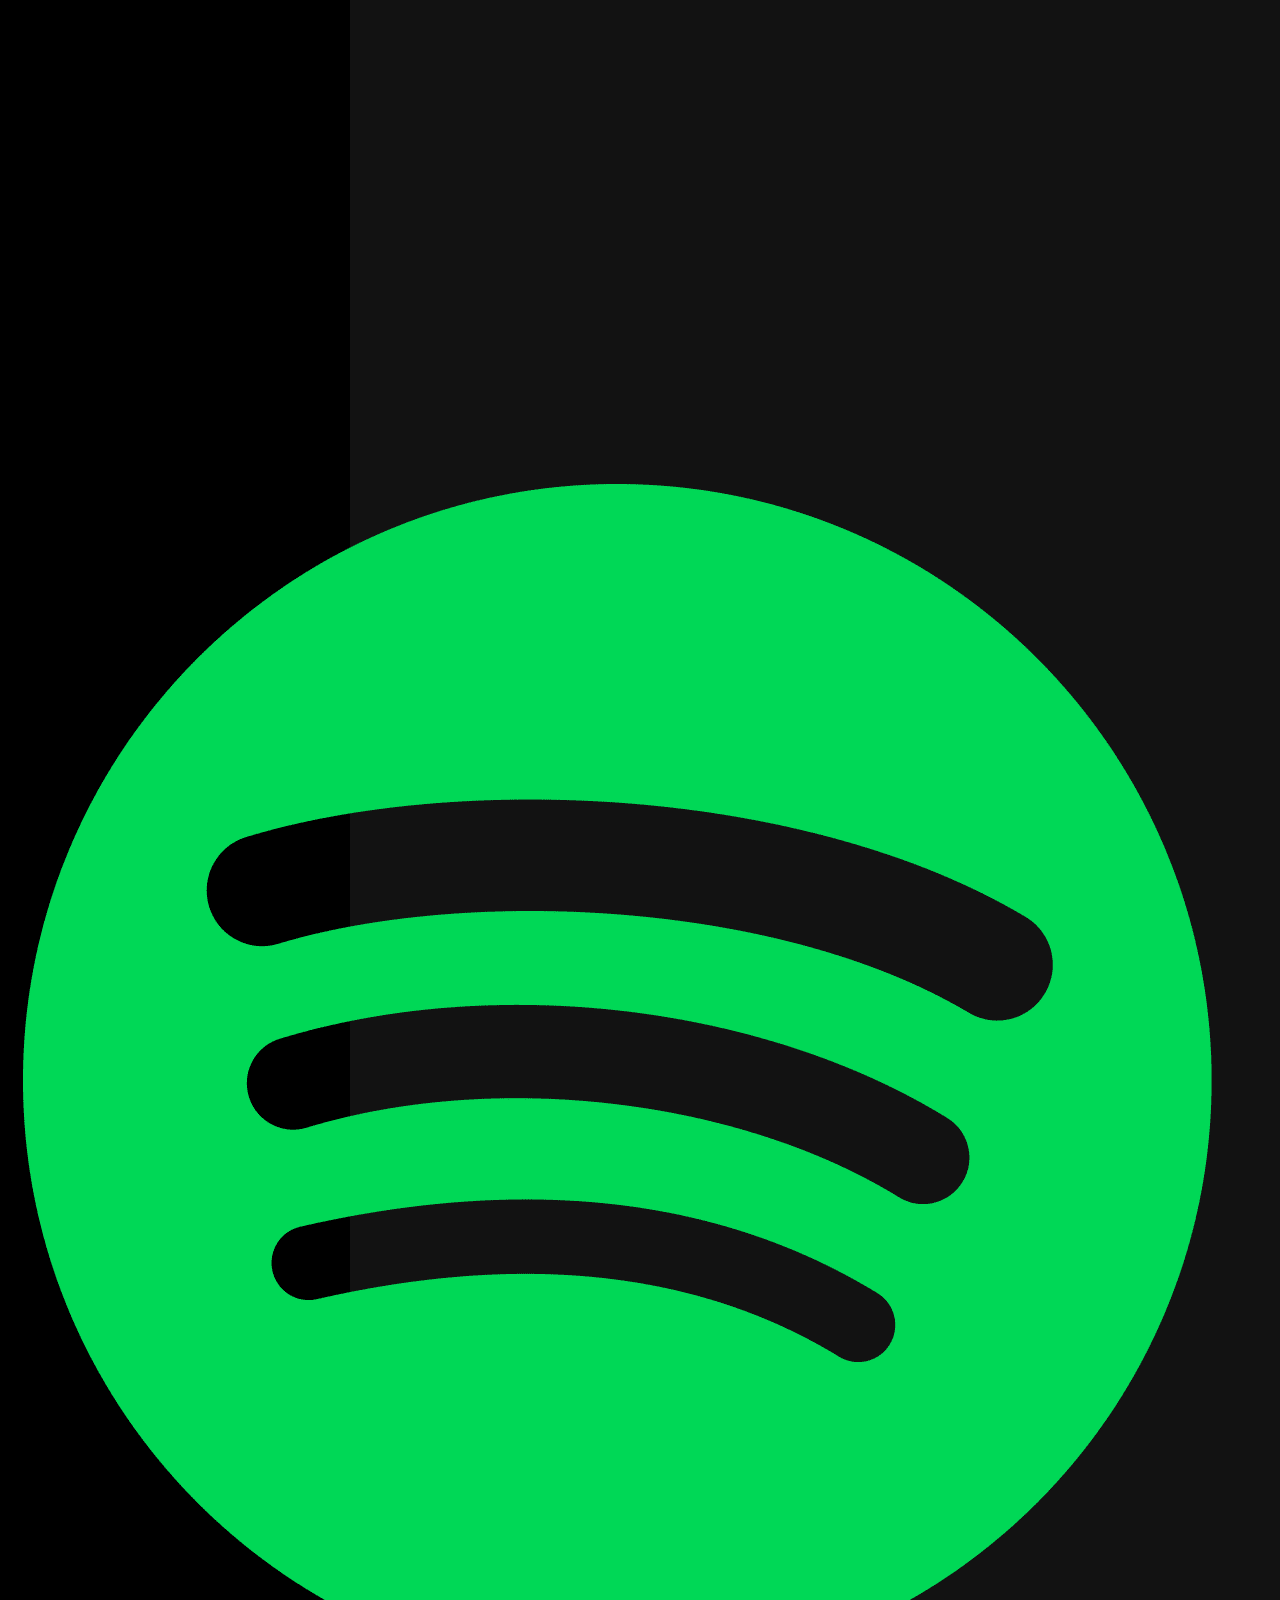
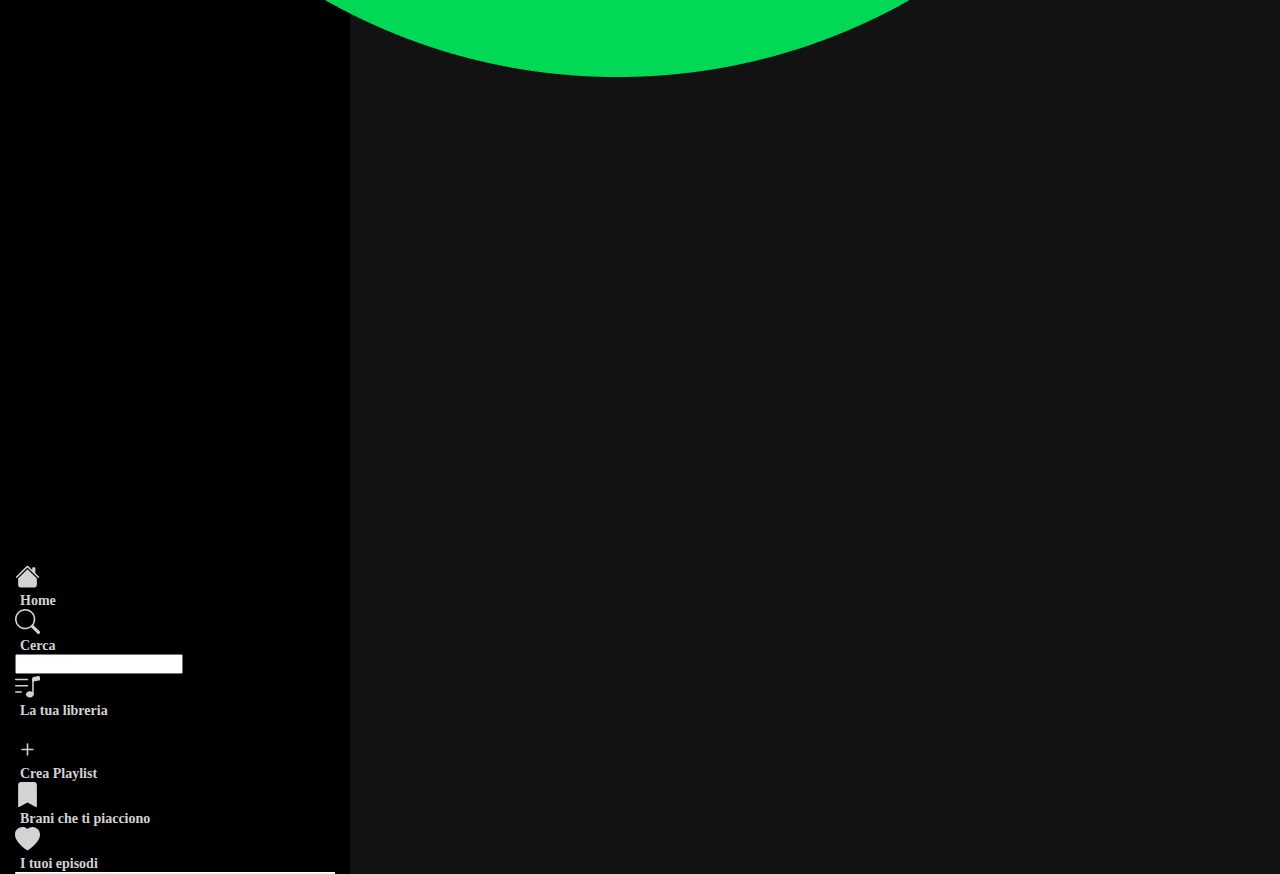
==== album.html @ 84929e22 "up js + css" ====
<!DOCTYPE html>
<html lang="en">

<head>
    <meta charset="utf-8" />
    <meta name="viewport" content="width=device-width, initial-scale=1" />
    <title>Build-Week 3</title>
    <link rel="preload" href="assets/font/Gotham-Black.otf" as="font" type="font/woff" crossorigin />
    <link href="https://cdn.jsdelivr.net/npm/bootstrap@5.3.2/dist/css/bootstrap.min.css" rel="stylesheet"
        integrity="sha384-T3c6CoIi6uLrA9TneNEoa7RxnatzjcDSCmG1MXxSR1GAsXEV/Dwwykc2MPK8M2HN" crossorigin="anonymous" />
    <script src="https://cdn.jsdelivr.net/npm/bootstrap@5.3.2/dist/js/bootstrap.bundle.min.js"
        integrity="sha384-C6RzsynM9kWDrMNeT87bh95OGNyZPhcTNXj1NW7RuBCsyN/o0jlpcV8Qyq46cDfL" crossorigin="anonymous"
        defer></script>
    <script src="./album.js" type="module"></script>
    <link rel="stylesheet" href="./artist.css" />
</head>

<body class="d-flex">
    <div id="sideBar_sx" class="d-inline-block">
        <img class="w-25" src="./assets/Spotify-logo.png" alt="" />
        <div id="icons" class="d-flex flex-column">
            <div class="d-flex flex-column gap-3 pt-3">
                <div class="d-flex align-items-center gap-2 svgContainer">
                    <svg xmlns="http://www.w3.org/2000/svg" width="25" height="25" fill="currentColor"
                        class="bi bi-house-fill" viewBox="0 0 16 16">
                        <path
                            d="M8.707 1.5a1 1 0 0 0-1.414 0L.646 8.146a.5.5 0 0 0 .708.708L8 2.207l6.646 6.647a.5.5 0 0 0 .708-.708L13 5.793V2.5a.5.5 0 0 0-.5-.5h-1a.5.5 0 0 0-.5.5v1.293z" />
                        <path d="m8 3.293 6 6V13.5a1.5 1.5 0 0 1-1.5 1.5h-9A1.5 1.5 0 0 1 2 13.5V9.293z" />
                    </svg>
                    <h5>Home</h5>
                </div>
                <div class="d-flex align-items-center gap-2 svgContainer">
                    <svg xmlns="http://www.w3.org/2000/svg" width="25" height="25" fill="currentColor"
                        class="bi bi-search" viewBox="0 0 16 16">
                        <path
                            d="M11.742 10.344a6.5 6.5 0 1 0-1.397 1.398h-.001q.044.06.098.115l3.85 3.85a1 1 0 0 0 1.415-1.414l-3.85-3.85a1 1 0 0 0-.115-.1zM12 6.5a5.5 5.5 0 1 1-11 0 5.5 5.5 0 0 1 11 0" />
                    </svg>
                    <h5 id="search">Cerca</h5>
                    <input id="input" type="text" class="d-none">
                </div>
                <div class="d-flex align-items-center gap-2 svgContainer">
                    <svg xmlns="http://www.w3.org/2000/svg" width="25" height="25" fill="currentColor"
                        class="bi bi-music-note-list" viewBox="0 0 16 16">
                        <path d="M12 13c0 1.105-1.12 2-2.5 2S7 14.105 7 13s1.12-2 2.5-2 2.5.895 2.5 2" />
                        <path fill-rule="evenodd" d="M12 3v10h-1V3z" />
                        <path d="M11 2.82a1 1 0 0 1 .804-.98l3-.6A1 1 0 0 1 16 2.22V4l-5 1z" />
                        <path fill-rule="evenodd"
                            d="M0 11.5a.5.5 0 0 1 .5-.5H4a.5.5 0 0 1 0 1H.5a.5.5 0 0 1-.5-.5m0-4A.5.5 0 0 1 .5 7H8a.5.5 0 0 1 0 1H.5a.5.5 0 0 1-.5-.5m0-4A.5.5 0 0 1 .5 3H8a.5.5 0 0 1 0 1H.5a.5.5 0 0 1-.5-.5" />
                    </svg>
                    <h5>La tua libreria</h5>
                </div>
            </div>
            <br />
            <div class="d-flex flex-column gap-3">
                <div class="d-flex align-items-center gap-2 svgContainer">
                    <svg xmlns="http://www.w3.org/2000/svg" width="25" height="25" fill="currentColor"
                        class="bi bi-plus" viewBox="0 0 16 16">
                        <path
                            d="M8 4a.5.5 0 0 1 .5.5v3h3a.5.5 0 0 1 0 1h-3v3a.5.5 0 0 1-1 0v-3h-3a.5.5 0 0 1 0-1h3v-3A.5.5 0 0 1 8 4" />
                    </svg>
                    <h5>Crea Playlist</h5>
                </div>
                <div class="d-flex align-items-center gap-2 svgContainer">
                    <svg xmlns="http://www.w3.org/2000/svg" width="25" height="25" fill="currentColor"
                        class="bi bi-bookmark-fill" viewBox="0 0 16 16">
                        <path
                            d="M2 2v13.5a.5.5 0 0 0 .74.439L8 13.069l5.26 2.87A.5.5 0 0 0 14 15.5V2a2 2 0 0 0-2-2H4a2 2 0 0 0-2 2" />
                    </svg>
                    <h5>Brani che ti piacciono</h5>
                </div>
                <div class="d-flex align-items-center gap-2 svgContainer">
                    <svg xmlns="http://www.w3.org/2000/svg" width="25" height="25" fill="currentColor"
                        class="bi bi-heart-fill" viewBox="0 0 16 16">
                        <path fill-rule="evenodd"
                            d="M8 1.314C12.438-3.248 23.534 4.735 8 15-7.534 4.736 3.562-3.248 8 1.314" />
                    </svg>
                    <h5>I tuoi episodi</h5>
                </div>
            </div>
            <hr />
        </div>
        <div id="playlists"></div>
    </div>

    <main id="main" class="container">
    </main>
</body>

</html>
---- artist.css ----
* {
  padding: 0;
  margin: 0;
  object-fit: cover;
  font-family: "Gotham";
}

body {
  background-color: #121212;
}

#sideBar_sx {
  width: 25%;
  background-color: black;
  color: lightgray;
  padding-inline: 15px;
}

#sideBar_sx svg {
  padding: 0 !important;
  opacity: 50;
}

#sideBar_sx h5 {
  margin: 0;
  margin-left: 5px;
  font-size: 14px;
}

.svgContainer:hover {
  cursor: pointer;
  color: white;
  opacity: 100;
}

hr {
  border-top: 1px solid white;
  opacity: 100;
}

#main {
  width: 75%;
  height: 100%;
}

.btn-success {
  background-color: #20df64;
}

/* main */

.rettangolo {
  width: 100%;
  height: 250px;
  background-color: black;
  color: white;
}

.rettangolo img {
  width: 200px;
  margin: 25px;
}

.rettangolo button {
  font-weight: 500;
  width: 80px;
  border-radius: 25px;
  margin-right: 5px;
}

.btn-dark {
  border: 1px solid white;
}

.card {
  border-radius: 20px;
  background-color: #181818;
  color: lightgray;
  padding: 0;
}

.card:hover {
  background-color: #282828;
  cursor: pointer;
}

.album-img {
  width: 100%;
  padding: 15px;
  border-radius: 25px;
}
.artistImg {
  height: 500px;
}

#gradient {
  background: rgb(35, 35, 35) !important;
  background: linear-gradient(
    0deg,
    rgba(35, 35, 35, 1) 0%,
    rgba(66, 66, 66, 0) 100%
  );
}

.artistImg img {
  object-fit: cover;
  height: 100%;
  width: 100%;
}
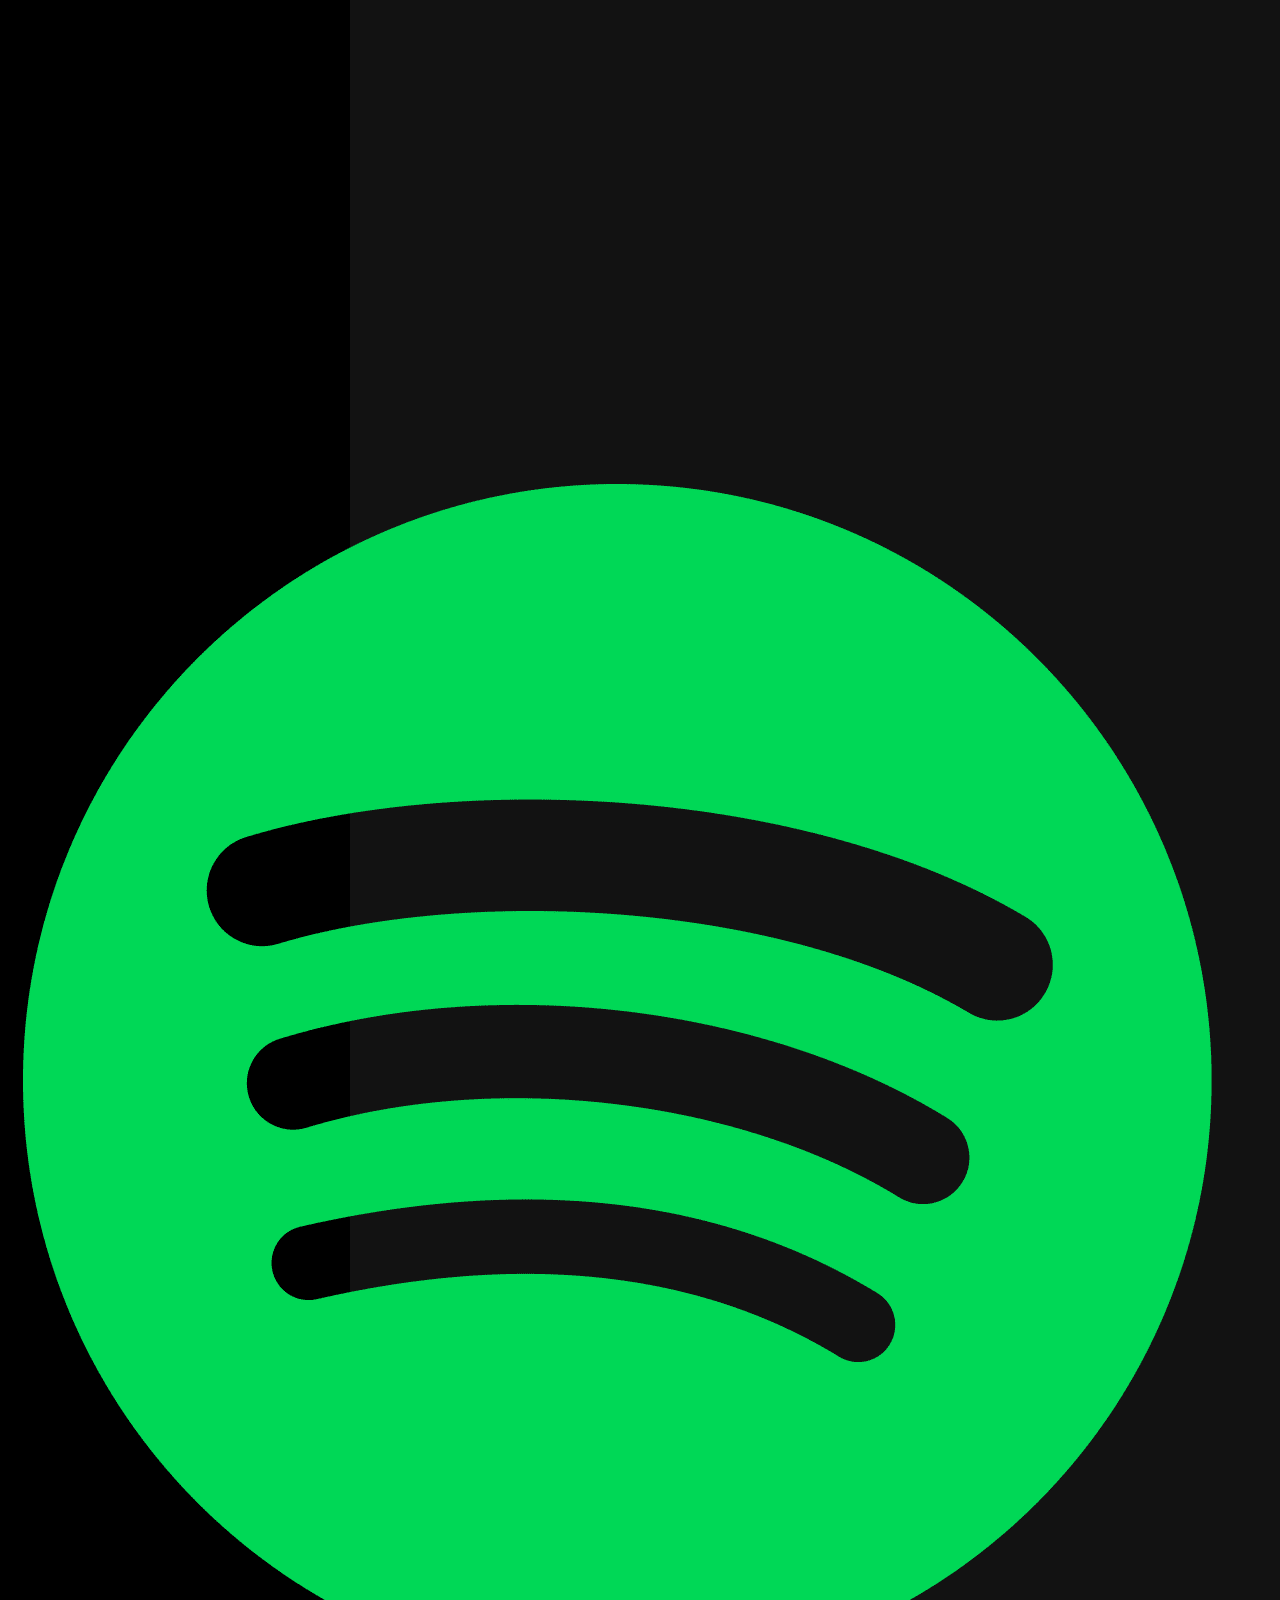
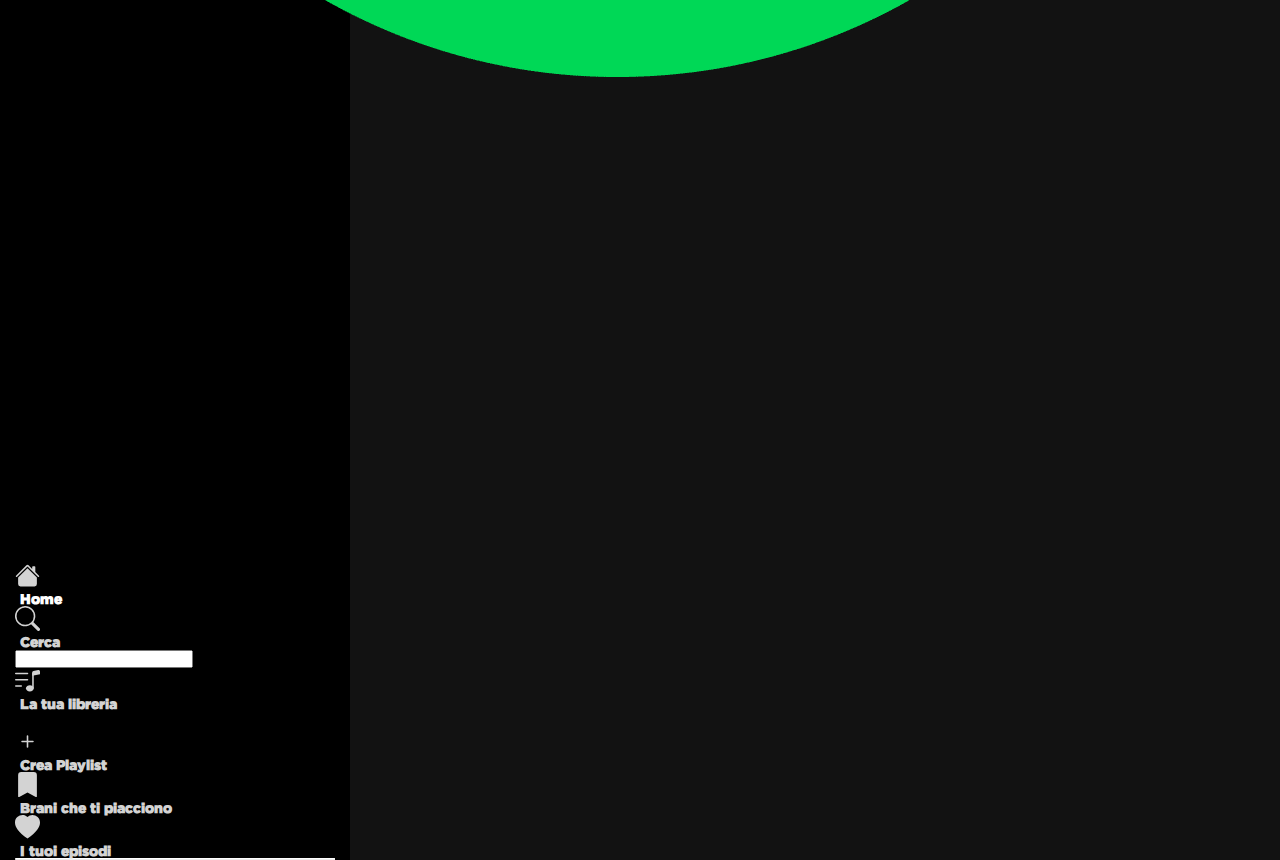
==== commit c2bbd822: "update" ====
--- a/album.html
+++ b/album.html
@@ -16,7 +16,7 @@
 </head>
 
 <body class="d-flex">
-    <div id="sideBar_sx" class="d-inline-block">
+    <div id="sideBar_sx" class="d-inline-block d-lg-block d-none">
         <img class="w-25" src="./assets/Spotify-logo.png" alt="" />
         <div id="icons" class="d-flex flex-column">
             <div class="d-flex flex-column gap-3 pt-3">
@@ -27,7 +27,7 @@
                             d="M8.707 1.5a1 1 0 0 0-1.414 0L.646 8.146a.5.5 0 0 0 .708.708L8 2.207l6.646 6.647a.5.5 0 0 0 .708-.708L13 5.793V2.5a.5.5 0 0 0-.5-.5h-1a.5.5 0 0 0-.5.5v1.293z" />
                         <path d="m8 3.293 6 6V13.5a1.5 1.5 0 0 1-1.5 1.5h-9A1.5 1.5 0 0 1 2 13.5V9.293z" />
                     </svg>
-                    <h5>Home</h5>
+                    <a href="./index.html"><h5>Home</h5></a>
                 </div>
                 <div class="d-flex align-items-center gap-2 svgContainer">
                     <svg xmlns="http://www.w3.org/2000/svg" width="25" height="25" fill="currentColor"
@@ -82,7 +82,7 @@
         <div id="playlists"></div>
     </div>
 
-    <main id="main" class="container">
+    <main id="main" class="container col-md-12">
     </main>
 </body>
 
--- a/artist.css
+++ b/artist.css
@@ -1,8 +1,12 @@
+@font-face {
+  font-family: Gotham;
+  src: url('./assets/font/Gotham-Black.otf')  format('opentype');
+}
 * {
   padding: 0;
   margin: 0;
   object-fit: cover;
-  font-family: "Gotham";
+  font-family: Gotham;
 }
 
 body {
@@ -25,6 +29,11 @@
   margin: 0;
   margin-left: 5px;
   font-size: 14px;
+}
+
+.svgContainer a {
+  text-decoration: none;
+  color: #fff;
 }
 
 .svgContainer:hover {
@@ -107,3 +116,7 @@
   height: 100%;
   width: 100%;
 }
+
+.table-dark {
+  --bs-table-bg: #121212;
+}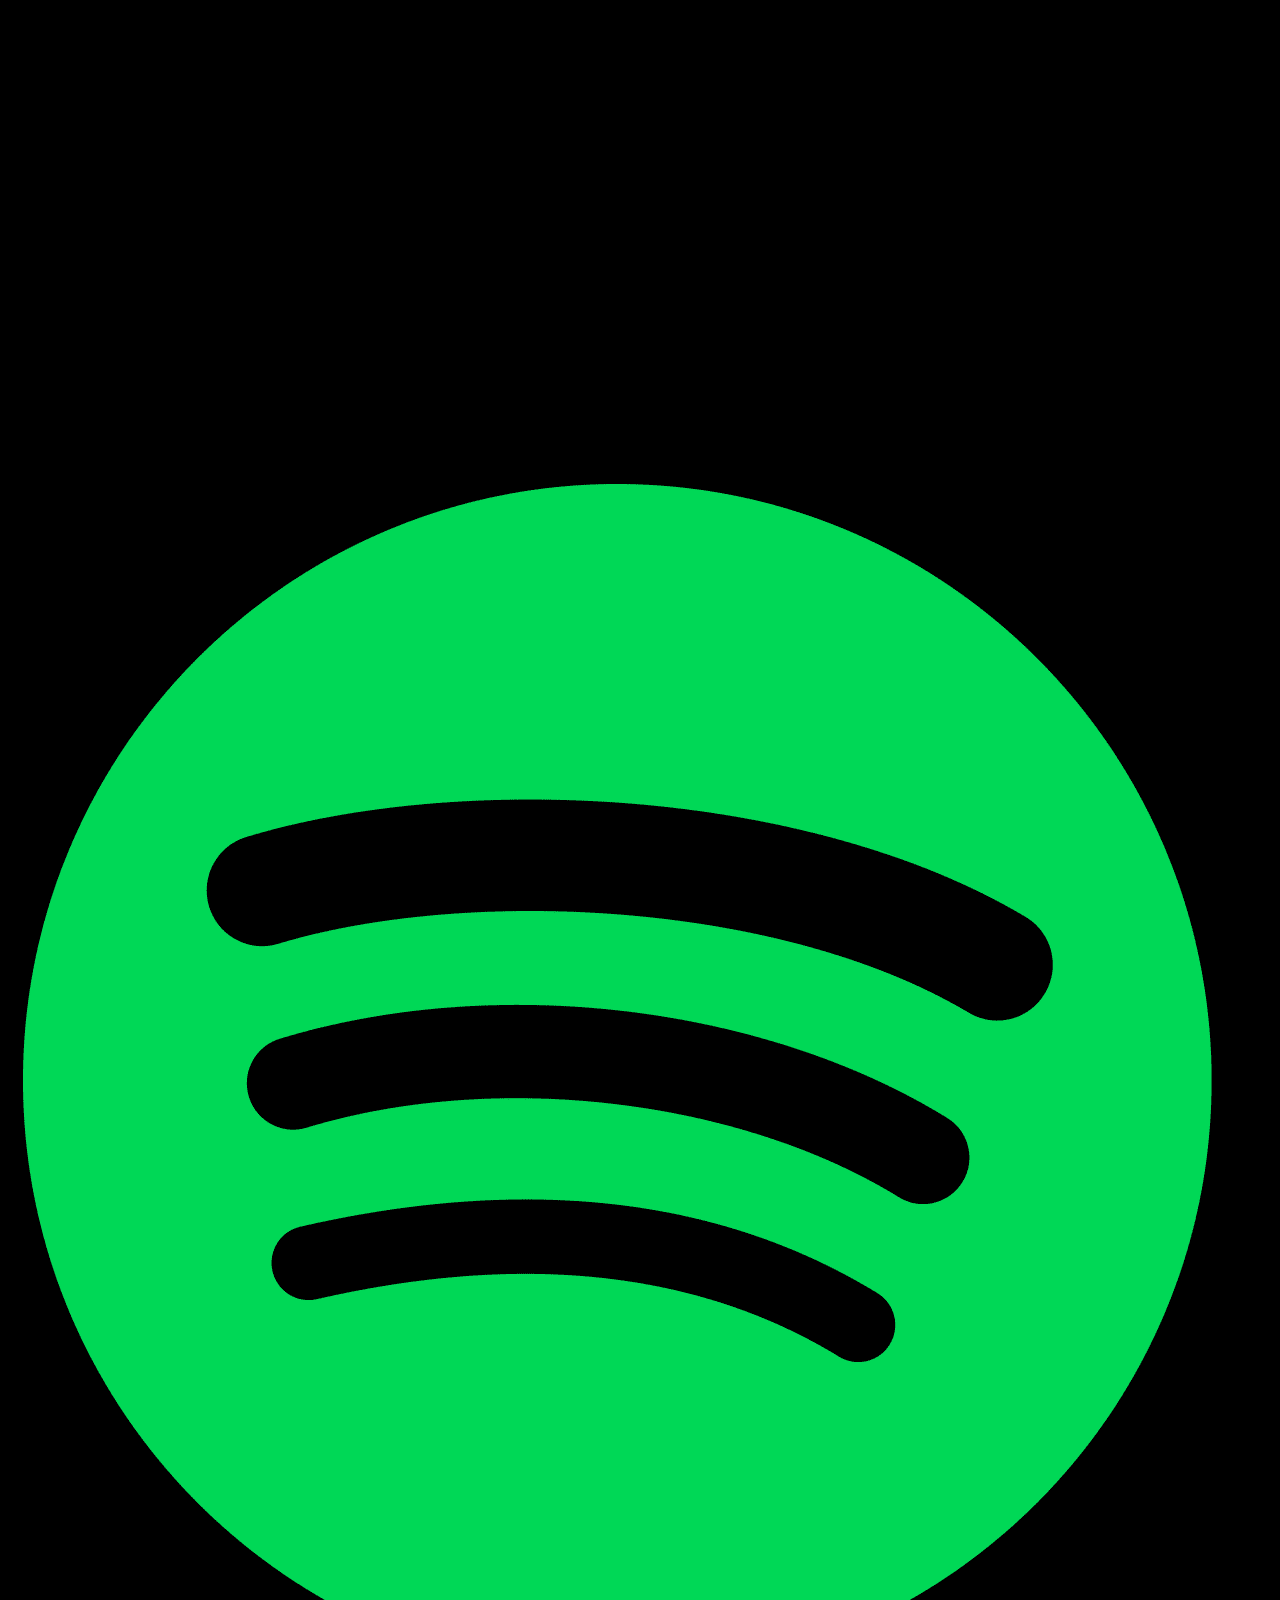
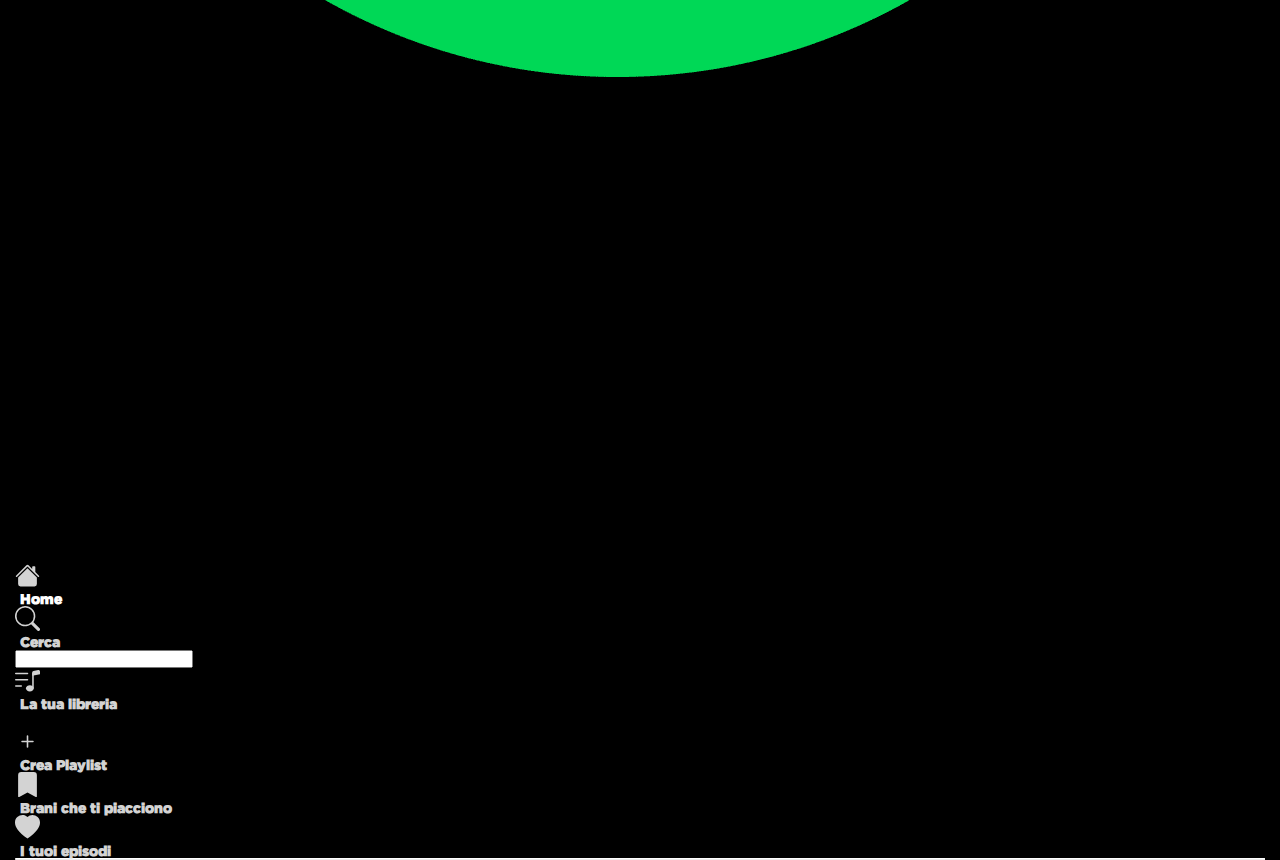
==== commit 09b393d8: "update addedId" ====
--- a/album.html
+++ b/album.html
@@ -1,89 +1,149 @@
 <!DOCTYPE html>
 <html lang="en">
-
-<head>
+  <head>
     <meta charset="utf-8" />
     <meta name="viewport" content="width=device-width, initial-scale=1" />
     <title>Build-Week 3</title>
-    <link rel="preload" href="assets/font/Gotham-Black.otf" as="font" type="font/woff" crossorigin />
-    <link href="https://cdn.jsdelivr.net/npm/bootstrap@5.3.2/dist/css/bootstrap.min.css" rel="stylesheet"
-        integrity="sha384-T3c6CoIi6uLrA9TneNEoa7RxnatzjcDSCmG1MXxSR1GAsXEV/Dwwykc2MPK8M2HN" crossorigin="anonymous" />
-    <script src="https://cdn.jsdelivr.net/npm/bootstrap@5.3.2/dist/js/bootstrap.bundle.min.js"
-        integrity="sha384-C6RzsynM9kWDrMNeT87bh95OGNyZPhcTNXj1NW7RuBCsyN/o0jlpcV8Qyq46cDfL" crossorigin="anonymous"
-        defer></script>
+    <link
+      rel="preload"
+      href="assets/font/Gotham-Black.otf"
+      as="font"
+      type="font/woff"
+      crossorigin
+    />
+    <link
+      href="https://cdn.jsdelivr.net/npm/bootstrap@5.3.2/dist/css/bootstrap.min.css"
+      rel="stylesheet"
+      integrity="sha384-T3c6CoIi6uLrA9TneNEoa7RxnatzjcDSCmG1MXxSR1GAsXEV/Dwwykc2MPK8M2HN"
+      crossorigin="anonymous"
+    />
+    <script
+      src="https://cdn.jsdelivr.net/npm/bootstrap@5.3.2/dist/js/bootstrap.bundle.min.js"
+      integrity="sha384-C6RzsynM9kWDrMNeT87bh95OGNyZPhcTNXj1NW7RuBCsyN/o0jlpcV8Qyq46cDfL"
+      crossorigin="anonymous"
+      defer
+    ></script>
     <script src="./album.js" type="module"></script>
     <link rel="stylesheet" href="./artist.css" />
-</head>
+  </head>
 
-<body class="d-flex">
-    <div id="sideBar_sx" class="d-inline-block d-lg-block d-none">
-        <img class="w-25" src="./assets/Spotify-logo.png" alt="" />
-        <div id="icons" class="d-flex flex-column">
-            <div class="d-flex flex-column gap-3 pt-3">
-                <div class="d-flex align-items-center gap-2 svgContainer">
-                    <svg xmlns="http://www.w3.org/2000/svg" width="25" height="25" fill="currentColor"
-                        class="bi bi-house-fill" viewBox="0 0 16 16">
-                        <path
-                            d="M8.707 1.5a1 1 0 0 0-1.414 0L.646 8.146a.5.5 0 0 0 .708.708L8 2.207l6.646 6.647a.5.5 0 0 0 .708-.708L13 5.793V2.5a.5.5 0 0 0-.5-.5h-1a.5.5 0 0 0-.5.5v1.293z" />
-                        <path d="m8 3.293 6 6V13.5a1.5 1.5 0 0 1-1.5 1.5h-9A1.5 1.5 0 0 1 2 13.5V9.293z" />
-                    </svg>
-                    <a href="./index.html"><h5>Home</h5></a>
-                </div>
-                <div class="d-flex align-items-center gap-2 svgContainer">
-                    <svg xmlns="http://www.w3.org/2000/svg" width="25" height="25" fill="currentColor"
-                        class="bi bi-search" viewBox="0 0 16 16">
-                        <path
-                            d="M11.742 10.344a6.5 6.5 0 1 0-1.397 1.398h-.001q.044.06.098.115l3.85 3.85a1 1 0 0 0 1.415-1.414l-3.85-3.85a1 1 0 0 0-.115-.1zM12 6.5a5.5 5.5 0 1 1-11 0 5.5 5.5 0 0 1 11 0" />
-                    </svg>
-                    <h5 id="search">Cerca</h5>
-                    <input id="input" type="text" class="d-none">
-                </div>
-                <div class="d-flex align-items-center gap-2 svgContainer">
-                    <svg xmlns="http://www.w3.org/2000/svg" width="25" height="25" fill="currentColor"
-                        class="bi bi-music-note-list" viewBox="0 0 16 16">
-                        <path d="M12 13c0 1.105-1.12 2-2.5 2S7 14.105 7 13s1.12-2 2.5-2 2.5.895 2.5 2" />
-                        <path fill-rule="evenodd" d="M12 3v10h-1V3z" />
-                        <path d="M11 2.82a1 1 0 0 1 .804-.98l3-.6A1 1 0 0 1 16 2.22V4l-5 1z" />
-                        <path fill-rule="evenodd"
-                            d="M0 11.5a.5.5 0 0 1 .5-.5H4a.5.5 0 0 1 0 1H.5a.5.5 0 0 1-.5-.5m0-4A.5.5 0 0 1 .5 7H8a.5.5 0 0 1 0 1H.5a.5.5 0 0 1-.5-.5m0-4A.5.5 0 0 1 .5 3H8a.5.5 0 0 1 0 1H.5a.5.5 0 0 1-.5-.5" />
-                    </svg>
-                    <h5>La tua libreria</h5>
-                </div>
-            </div>
-            <br />
-            <div class="d-flex flex-column gap-3">
-                <div class="d-flex align-items-center gap-2 svgContainer">
-                    <svg xmlns="http://www.w3.org/2000/svg" width="25" height="25" fill="currentColor"
-                        class="bi bi-plus" viewBox="0 0 16 16">
-                        <path
-                            d="M8 4a.5.5 0 0 1 .5.5v3h3a.5.5 0 0 1 0 1h-3v3a.5.5 0 0 1-1 0v-3h-3a.5.5 0 0 1 0-1h3v-3A.5.5 0 0 1 8 4" />
-                    </svg>
-                    <h5>Crea Playlist</h5>
-                </div>
-                <div class="d-flex align-items-center gap-2 svgContainer">
-                    <svg xmlns="http://www.w3.org/2000/svg" width="25" height="25" fill="currentColor"
-                        class="bi bi-bookmark-fill" viewBox="0 0 16 16">
-                        <path
-                            d="M2 2v13.5a.5.5 0 0 0 .74.439L8 13.069l5.26 2.87A.5.5 0 0 0 14 15.5V2a2 2 0 0 0-2-2H4a2 2 0 0 0-2 2" />
-                    </svg>
-                    <h5>Brani che ti piacciono</h5>
-                </div>
-                <div class="d-flex align-items-center gap-2 svgContainer">
-                    <svg xmlns="http://www.w3.org/2000/svg" width="25" height="25" fill="currentColor"
-                        class="bi bi-heart-fill" viewBox="0 0 16 16">
-                        <path fill-rule="evenodd"
-                            d="M8 1.314C12.438-3.248 23.534 4.735 8 15-7.534 4.736 3.562-3.248 8 1.314" />
-                    </svg>
-                    <h5>I tuoi episodi</h5>
-                </div>
-            </div>
-            <hr />
+  <body class="d-flex flex-wrap">
+    <div id="sideBar_sx" class="col-md-12 col-lg-3 ps-4">
+      <img class="w-25" src="./assets/Spotify-logo.png" alt="" />
+      <div id="icons" class="d-flex flex-column">
+        <div class="d-flex flex-column gap-3 pt-3">
+          <div class="d-flex align-items-center gap-2 svgContainer">
+            <svg
+              xmlns="http://www.w3.org/2000/svg"
+              width="25"
+              height="25"
+              fill="currentColor"
+              class="bi bi-house-fill"
+              viewBox="0 0 16 16"
+            >
+              <path
+                d="M8.707 1.5a1 1 0 0 0-1.414 0L.646 8.146a.5.5 0 0 0 .708.708L8 2.207l6.646 6.647a.5.5 0 0 0 .708-.708L13 5.793V2.5a.5.5 0 0 0-.5-.5h-1a.5.5 0 0 0-.5.5v1.293z"
+              />
+              <path
+                d="m8 3.293 6 6V13.5a1.5 1.5 0 0 1-1.5 1.5h-9A1.5 1.5 0 0 1 2 13.5V9.293z"
+              />
+            </svg>
+            <a href="./index.html"><h5>Home</h5></a>
+          </div>
+          <div class="d-flex align-items-center gap-2 svgContainer">
+            <svg
+              xmlns="http://www.w3.org/2000/svg"
+              width="25"
+              height="25"
+              fill="currentColor"
+              class="bi bi-search"
+              viewBox="0 0 16 16"
+            >
+              <path
+                d="M11.742 10.344a6.5 6.5 0 1 0-1.397 1.398h-.001q.044.06.098.115l3.85 3.85a1 1 0 0 0 1.415-1.414l-3.85-3.85a1 1 0 0 0-.115-.1zM12 6.5a5.5 5.5 0 1 1-11 0 5.5 5.5 0 0 1 11 0"
+              />
+            </svg>
+            <h5 id="search">Cerca</h5>
+            <input id="input" type="text" class="d-none" />
+          </div>
+          <div class="d-flex align-items-center gap-2 svgContainer">
+            <svg
+              xmlns="http://www.w3.org/2000/svg"
+              width="25"
+              height="25"
+              fill="currentColor"
+              class="bi bi-music-note-list"
+              viewBox="0 0 16 16"
+            >
+              <path
+                d="M12 13c0 1.105-1.12 2-2.5 2S7 14.105 7 13s1.12-2 2.5-2 2.5.895 2.5 2"
+              />
+              <path fill-rule="evenodd" d="M12 3v10h-1V3z" />
+              <path
+                d="M11 2.82a1 1 0 0 1 .804-.98l3-.6A1 1 0 0 1 16 2.22V4l-5 1z"
+              />
+              <path
+                fill-rule="evenodd"
+                d="M0 11.5a.5.5 0 0 1 .5-.5H4a.5.5 0 0 1 0 1H.5a.5.5 0 0 1-.5-.5m0-4A.5.5 0 0 1 .5 7H8a.5.5 0 0 1 0 1H.5a.5.5 0 0 1-.5-.5m0-4A.5.5 0 0 1 .5 3H8a.5.5 0 0 1 0 1H.5a.5.5 0 0 1-.5-.5"
+              />
+            </svg>
+            <h5>La tua libreria</h5>
+          </div>
         </div>
-        <div id="playlists"></div>
+        <br />
+        <div class="d-flex flex-column gap-3">
+          <div class="d-flex align-items-center gap-2 svgContainer">
+            <svg
+              xmlns="http://www.w3.org/2000/svg"
+              width="25"
+              height="25"
+              fill="currentColor"
+              class="bi bi-plus"
+              viewBox="0 0 16 16"
+            >
+              <path
+                d="M8 4a.5.5 0 0 1 .5.5v3h3a.5.5 0 0 1 0 1h-3v3a.5.5 0 0 1-1 0v-3h-3a.5.5 0 0 1 0-1h3v-3A.5.5 0 0 1 8 4"
+              />
+            </svg>
+            <h5>Crea Playlist</h5>
+          </div>
+          <div class="d-flex align-items-center gap-2 svgContainer">
+            <svg
+              xmlns="http://www.w3.org/2000/svg"
+              width="25"
+              height="25"
+              fill="currentColor"
+              class="bi bi-bookmark-fill"
+              viewBox="0 0 16 16"
+            >
+              <path
+                d="M2 2v13.5a.5.5 0 0 0 .74.439L8 13.069l5.26 2.87A.5.5 0 0 0 14 15.5V2a2 2 0 0 0-2-2H4a2 2 0 0 0-2 2"
+              />
+            </svg>
+            <h5>Brani che ti piacciono</h5>
+          </div>
+          <div class="d-flex align-items-center gap-2 svgContainer">
+            <svg
+              xmlns="http://www.w3.org/2000/svg"
+              width="25"
+              height="25"
+              fill="currentColor"
+              class="bi bi-heart-fill"
+              viewBox="0 0 16 16"
+            >
+              <path
+                fill-rule="evenodd"
+                d="M8 1.314C12.438-3.248 23.534 4.735 8 15-7.534 4.736 3.562-3.248 8 1.314"
+              />
+            </svg>
+            <h5>I tuoi episodi</h5>
+          </div>
+        </div>
+        <hr />
+      </div>
+      <div id="playlists"></div>
     </div>
 
-    <main id="main" class="container col-md-12">
-    </main>
-</body>
-
-</html>+    <main id="main" class="container col-md-12"></main>
+  </body>
+</html>
--- a/artist.css
+++ b/artist.css
@@ -1,6 +1,6 @@
 @font-face {
   font-family: Gotham;
-  src: url('./assets/font/Gotham-Black.otf')  format('opentype');
+  src: url("./assets/font/Gotham-Black.otf") format("opentype");
 }
 * {
   padding: 0;
@@ -14,7 +14,6 @@
 }
 
 #sideBar_sx {
-  width: 25%;
   background-color: black;
   color: lightgray;
   padding-inline: 15px;
@@ -45,11 +44,6 @@
 hr {
   border-top: 1px solid white;
   opacity: 100;
-}
-
-#main {
-  width: 75%;
-  height: 100%;
 }
 
 .btn-success {
@@ -119,4 +113,4 @@
 
 .table-dark {
   --bs-table-bg: #121212;
-}+}
